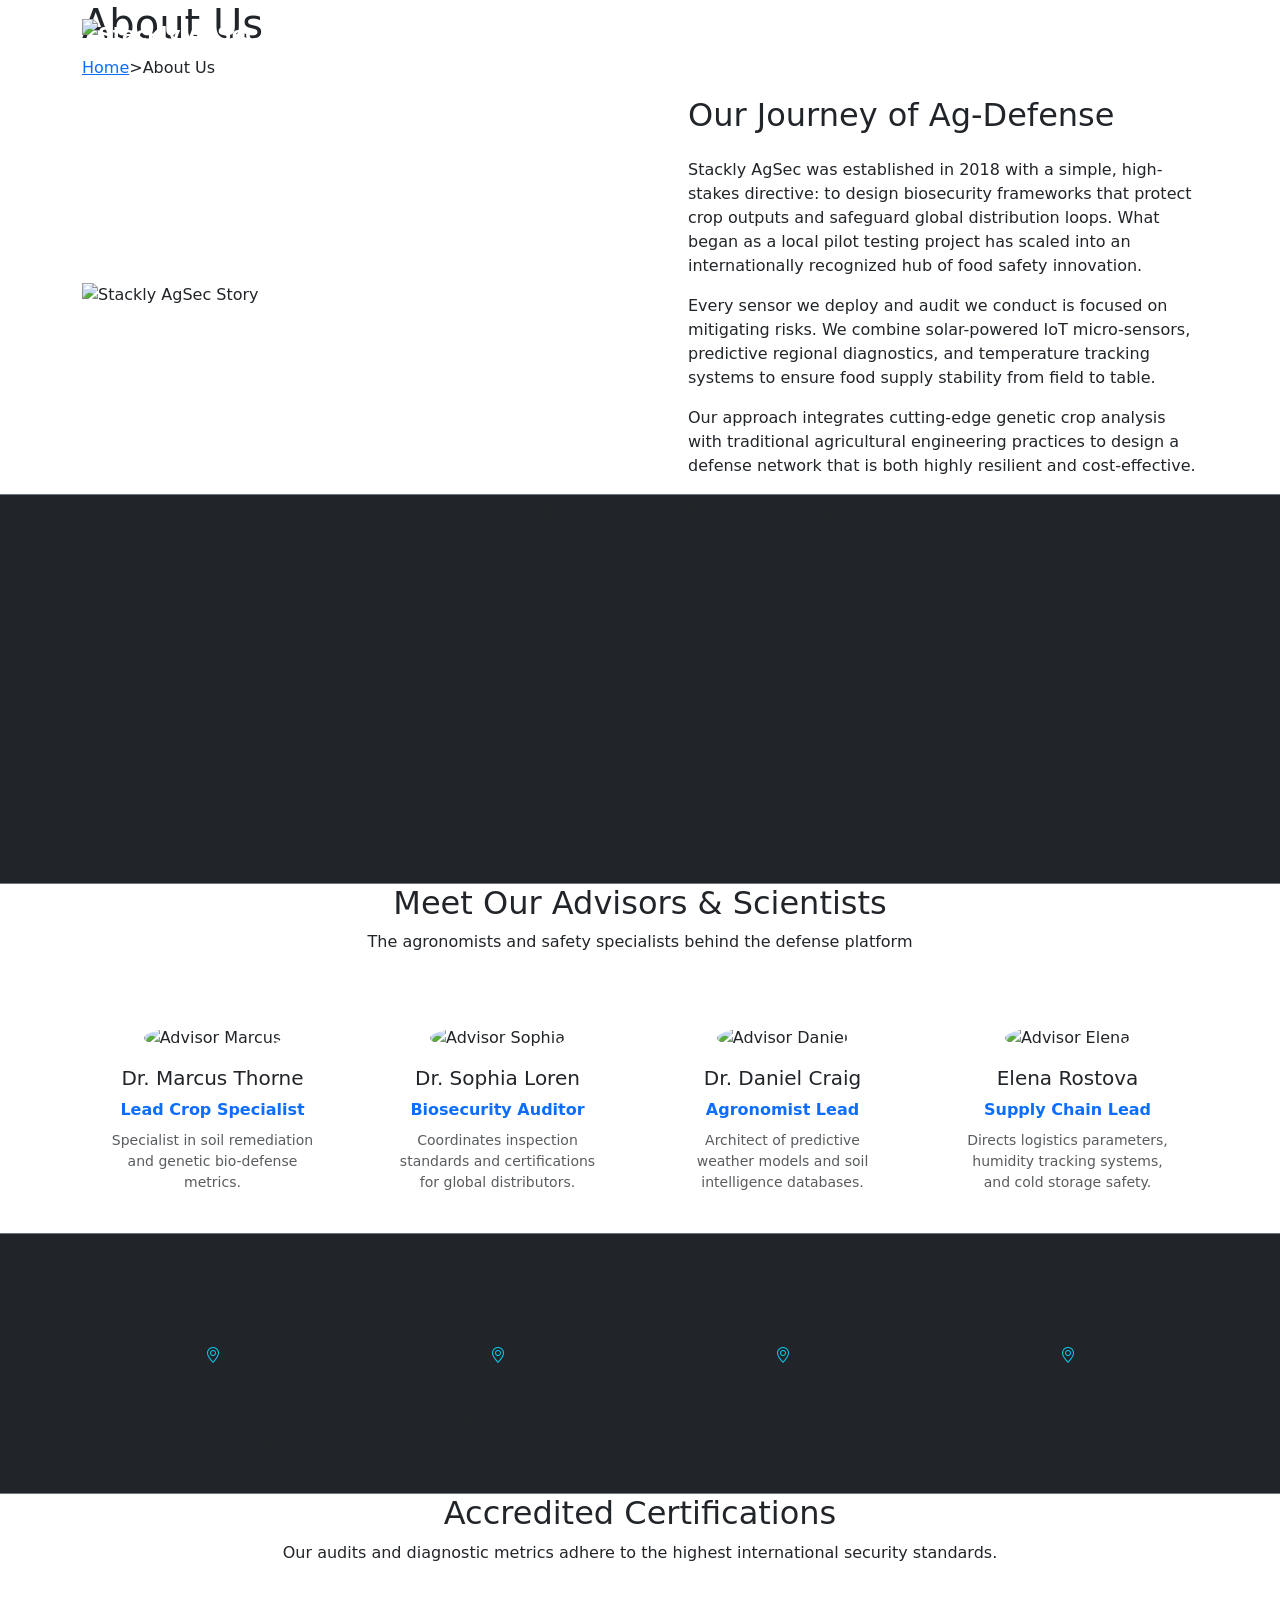
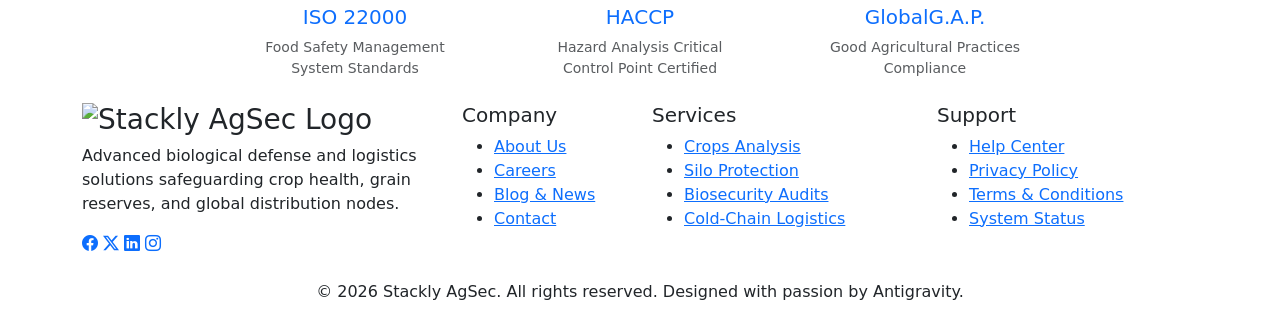
==== about.html @ b30dc9fa "Add files via upload" ====
<!DOCTYPE html>
<html lang="en">
<head>
<meta charset="UTF-8">
<meta name="viewport" content="width=device-width, initial-scale=1.0">
<title>About Us || Stackly AgSec - Food Supply Audits & Crop Defense</title>
<meta name="description" content="Discover the story behind Stackly AgSec. Learn about our crop monitoring mission, biosecurity certifications, and team of agronomists.">

<!-- Bootstrap CSS -->
<link href="https://cdn.jsdelivr.net/npm/bootstrap@5.3.0/dist/css/bootstrap.min.css" rel="stylesheet">
<!-- Bootstrap Icons -->
<link href="https://cdn.jsdelivr.net/npm/bootstrap-icons/font/bootstrap-icons.css" rel="stylesheet">
<!-- Google Fonts -->
<link href="https://fonts.googleapis.com/css2?family=Inter:wght@300;400;500;600&family=Outfit:wght@400;700;800&display=swap" rel="stylesheet">

<link rel="stylesheet" href="css/style.css">
</head>
<body>

<!-- 1. Navbar -->
<nav class="navbar navbar-expand-lg navbar-dark custom-navbar fixed-top">
  <div class="container">
    <a class="navbar-brand fw-bold d-flex align-items-center" href="index.html">
      <img src="images/logo.webp" alt="Stackly AgSec Logo" class="logo-img">
    </a>
    <button class="navbar-toggler" type="button" data-bs-toggle="collapse" data-bs-target="#navbarMenu">
      <span class="navbar-toggler-icon"></span>
    </button>
    <div class="collapse navbar-collapse" id="navbarMenu">
      <ul class="navbar-nav ms-auto align-items-lg-center">
        <li class="nav-item">
          <a class="nav-link" href="index.html"><i class="bi bi-house-door"></i> Home</a>
        </li>
        <li class="nav-item">
          <a class="nav-link active" href="about.html"><i class="bi bi-shield-check"></i> About Us</a>
        </li>
        <li class="nav-item">
          <a class="nav-link" href="services.html"><i class="bi bi-shield-check"></i> Services</a>
        </li>
        <li class="nav-item">
          <a class="nav-link" href="blog.html"><i class="bi bi-journal-text"></i> Blog</a>
        </li>
        <li class="nav-item">
          <a class="nav-link" href="contact.html"><i class="bi bi-envelope"></i> Contact</a>
        </li>
        <li class="nav-item dropdown ms-lg-3">
          <a class="nav-link dropdown-toggle profile-icon" href="#" role="button" data-bs-toggle="dropdown">
            <i class="bi bi-person-circle fs-4"></i>
          </a>
          <ul class="dropdown-menu dropdown-menu-end custom-dropdown">
            <li><a class="dropdown-item" href="login.html"><i class="bi bi-box-arrow-in-right"></i> Login</a></li>
            <li><a class="dropdown-item" href="register.html"><i class="bi bi-person-plus"></i> Register</a></li>
          </ul>
        </li>
      </ul>
    </div>
  </div>
</nav>

<!-- 2. Page Hero -->
<section class="page-hero">
  <div class="container">
    <h1 class="section-title">About <span>Us</span></h1>
    <div class="breadcrumb">
      <a href="index.html">Home</a>
      <span>&gt;</span>
      <span>About Us</span>
    </div>
  </div>
</section>

<!-- 3. Our Journey / Story -->
<section class="story-section">
  <div class="container">
    <div class="row align-items-center">
      <div class="col-lg-6 mb-4 mb-lg-0">
        <img src="images/story.webp" alt="Stackly AgSec Story" class="img-fluid hero-img">
      </div>
      <div class="col-lg-6 about-text ps-lg-5">
        <h2 class="section-title mb-4">Our Journey of <span>Ag-Defense</span></h2>
        <p>Stackly AgSec was established in 2018 with a simple, high-stakes directive: to design biosecurity frameworks that protect crop outputs and safeguard global distribution loops. What began as a local pilot testing project has scaled into an internationally recognized hub of food safety innovation.</p>
        <p>Every sensor we deploy and audit we conduct is focused on mitigating risks. We combine solar-powered IoT micro-sensors, predictive regional diagnostics, and temperature tracking systems to ensure food supply stability from field to table.</p>
        <p>Our approach integrates cutting-edge genetic crop analysis with traditional agricultural engineering practices to design a defense network that is both highly resilient and cost-effective.</p>
      </div>
    </div>
  </div>
</section>

<!-- 4. Technology Ecosystem Section [NEW SECTION] -->
<section class="ecosystem-section bg-dark border-top border-bottom border-secondary">
  <div class="container">
    <div class="text-center mb-5">
      <h2 class="section-title">Our Technology <span>Ecosystem</span></h2>
      <p class="section-subtitle">We merge three layers of technical safeguards to build a secure food supply infrastructure.</p>
    </div>
    <div class="row g-4">
      <div class="col-lg-4 col-md-6">
        <div class="custom-card p-4 h-100">
          <div class="stat-icon"><i class="bi bi-cpu"></i></div>
          <h4 class="my-3">IoT Crop Telemetry</h4>
          <p class="text-muted">Solar telemetry arrays placed directly in the soil send moisture, temperature, and electrical conductivity metrics every 15 minutes to our cloud hub.</p>
        </div>
      </div>
      <div class="col-lg-4 col-md-6">
        <div class="custom-card p-4 h-100">
          <div class="stat-icon"><i class="bi bi-cloud-lightning-rain"></i></div>
          <h4 class="my-3">Regional Risk Prediction</h4>
          <p class="text-muted">Machine learning algorithms process regional climate changes and micro-weather patterns to forecast pest wave movements and soil drying risks.</p>
        </div>
      </div>
      <div class="col-lg-4 col-md-12">
        <div class="custom-card p-4 h-100">
          <div class="stat-icon"><i class="bi bi-virus"></i></div>
          <h4 class="my-3">Pathogen DNA Profiling</h4>
          <p class="text-muted">Using rapid PCR diagnostic testing, we identify soil pathogens and mold strains, drafting targeted remediation strategies before crops are affected.</p>
        </div>
      </div>
    </div>
  </div>
</section>

<!-- 5. Team Section -->
<section class="team-section">
  <div class="container">
    <div class="text-center mb-5">
      <h2 class="section-title">Meet Our <span>Advisors & Scientists</span></h2>
      <p class="section-subtitle">The agronomists and safety specialists behind the defense platform</p>
    </div>
    <div class="row g-4">
      <div class="col-lg-3 col-md-6">
        <div class="custom-card text-center p-4">
          <img src="images/chef1.webp" alt="Advisor Marcus" class="img-fluid rounded-circle mb-3 mx-auto" style="width: 130px; height: 130px; object-fit: cover;">
          <h5>Dr. Marcus Thorne</h5>
          <p class="text-primary fw-semibold mb-2">Lead Crop Specialist</p>
          <p class="text-muted small">Specialist in soil remediation and genetic bio-defense metrics.</p>
        </div>
      </div>
      <div class="col-lg-3 col-md-6">
        <div class="custom-card text-center p-4">
          <img src="images/chef2.webp" alt="Advisor Sophia" class="img-fluid rounded-circle mb-3 mx-auto" style="width: 130px; height: 130px; object-fit: cover;">
          <h5>Dr. Sophia Loren</h5>
          <p class="text-primary fw-semibold mb-2">Biosecurity Auditor</p>
          <p class="text-muted small">Coordinates inspection standards and certifications for global distributors.</p>
        </div>
      </div>
      <div class="col-lg-3 col-md-6">
        <div class="custom-card text-center p-4">
          <img src="images/chef3.webp" alt="Advisor Daniel" class="img-fluid rounded-circle mb-3 mx-auto" style="width: 130px; height: 130px; object-fit: cover;">
          <h5>Dr. Daniel Craig</h5>
          <p class="text-primary fw-semibold mb-2">Agronomist Lead</p>
          <p class="text-muted small">Architect of predictive weather models and soil intelligence databases.</p>
        </div>
      </div>
      <div class="col-lg-3 col-md-6">
        <div class="custom-card text-center p-4">
          <img src="images/chef4.webp" alt="Advisor Elena" class="img-fluid rounded-circle mb-3 mx-auto" style="width: 130px; height: 130px; object-fit: cover;">
          <h5>Elena Rostova</h5>
          <p class="text-primary fw-semibold mb-2">Supply Chain Lead</p>
          <p class="text-muted small">Directs logistics parameters, humidity tracking systems, and cold storage safety.</p>
        </div>
      </div>
    </div>
  </div>
</section>

<!-- 6. Global Partners Network Section [NEW SECTION] -->
<section class="partners-section bg-dark border-top border-bottom border-secondary">
  <div class="container text-center">
    <h2 class="section-title">Global Partners <span>Network</span></h2>
    <p class="section-subtitle">Securing global food distribution loops across major regional corridors.</p>
    <div class="row g-4 mt-2">
      <div class="col-lg-3 col-md-6">
        <div class="stat-card">
          <i class="bi bi-geo-alt stat-icon text-info"></i>
          <h4>North America</h4>
          <p class="text-muted">Salinas Valley, Midwest corn belts, Great Lakes storage hubs.</p>
        </div>
      </div>
      <div class="col-lg-3 col-md-6">
        <div class="stat-card">
          <i class="bi bi-geo-alt stat-icon text-info"></i>
          <h4>South America</h4>
          <p class="text-muted">Brazilian grain ports, Argentina soybean cooperatives.</p>
        </div>
      </div>
      <div class="col-lg-3 col-md-6">
        <div class="stat-card">
          <i class="bi bi-geo-alt stat-icon text-info"></i>
          <h4>East Africa</h4>
          <p class="text-muted">Rift Valley agricultural blocks, Mombasa cold storage corridors.</p>
        </div>
      </div>
      <div class="col-lg-3 col-md-6">
        <div class="stat-card">
          <i class="bi bi-geo-alt stat-icon text-info"></i>
          <h4>South Asia</h4>
          <p class="text-muted">Indo-Gangetic wheat plains, logistics networks in Punjab.</p>
        </div>
      </div>
    </div>
  </div>
</section>

<!-- 7. Security Certifications Section [NEW SECTION] -->
<section class="certifications-section">
  <div class="container text-center">
    <h2 class="section-title">Accredited <span>Certifications</span></h2>
    <p class="section-subtitle">Our audits and diagnostic metrics adhere to the highest international security standards.</p>
    <div class="row g-4 align-items-center justify-content-center">
      <div class="col-lg-3 col-md-6 col-sm-12">
        <div class="custom-card p-4 text-center">
          <h5 class="text-primary mb-2">ISO 22000</h5>
          <p class="small text-muted mb-0">Food Safety Management System Standards</p>
        </div>
      </div>
      <div class="col-lg-3 col-md-6 col-sm-12">
        <div class="custom-card p-4 text-center">
          <h5 class="text-primary mb-2">HACCP</h5>
          <p class="small text-muted mb-0">Hazard Analysis Critical Control Point Certified</p>
        </div>
      </div>
      <div class="col-lg-3 col-md-6 col-sm-12">
        <div class="custom-card p-4 text-center">
          <h5 class="text-primary mb-2">GlobalG.A.P.</h5>
          <p class="small text-muted mb-0">Good Agricultural Practices Compliance</p>
        </div>
      </div>
    </div>
  </div>
</section>

<!-- 8. Footer Section -->
<footer class="footer-section">
  <div class="container">
    <div class="row">
      <div class="col-lg-4 col-md-6 mb-4">
        <h3 class="footer-logo d-flex align-items-center">
          <img src="images/logo.webp" alt="Stackly AgSec Logo" class="footer-logo-img me-2">
        </h3>
        <p class="footer-text">
          Advanced biological defense and logistics solutions safeguarding crop health, grain reserves, and global distribution nodes.
        </p>
        <div class="social-icons">
          <a href="error.html"><i class="bi bi-facebook"></i></a>
          <a href="error.html"><i class="bi bi-twitter-x"></i></a>
          <a href="error.html"><i class="bi bi-linkedin"></i></a>
          <a href="error.html"><i class="bi bi-instagram"></i></a>
        </div>
      </div>
      <div class="col-lg-2 col-md-6 mb-4">
        <h5>Company</h5>
        <ul>
          <li><a href="about.html">About Us</a></li>
          <li><a href="error.html">Careers</a></li>
          <li><a href="blog.html">Blog & News</a></li>
          <li><a href="contact.html">Contact</a></li>
        </ul>
      </div>
      <div class="col-lg-3 col-md-6 mb-4">
        <h5>Services</h5>
        <ul>
          <li><a href="services.html">Crops Analysis</a></li>
          <li><a href="services.html">Silo Protection</a></li>
          <li><a href="services.html">Biosecurity Audits</a></li>
          <li><a href="services.html">Cold-Chain Logistics</a></li>
        </ul>
      </div>
      <div class="col-lg-3 col-md-6 mb-4">
        <h5>Support</h5>
        <ul>
          <li><a href="error.html">Help Center</a></li>
          <li><a href="error.html">Privacy Policy</a></li>
          <li><a href="error.html">Terms & Conditions</a></li>
          <li><a href="error.html">System Status</a></li>
        </ul>
      </div>
    </div>
    <div class="footer-bottom text-center">
      <p>&copy; 2026 Stackly AgSec. All rights reserved. Designed with passion by Antigravity.</p>
    </div>
  </div>
</footer>

<!-- Bootstrap JS -->
<script src="https://cdn.jsdelivr.net/npm/bootstrap@5.3.0/dist/js/bootstrap.bundle.min.js"></script>
<!-- Script -->
<script src="js/script.js"></script>
</body>
</html>
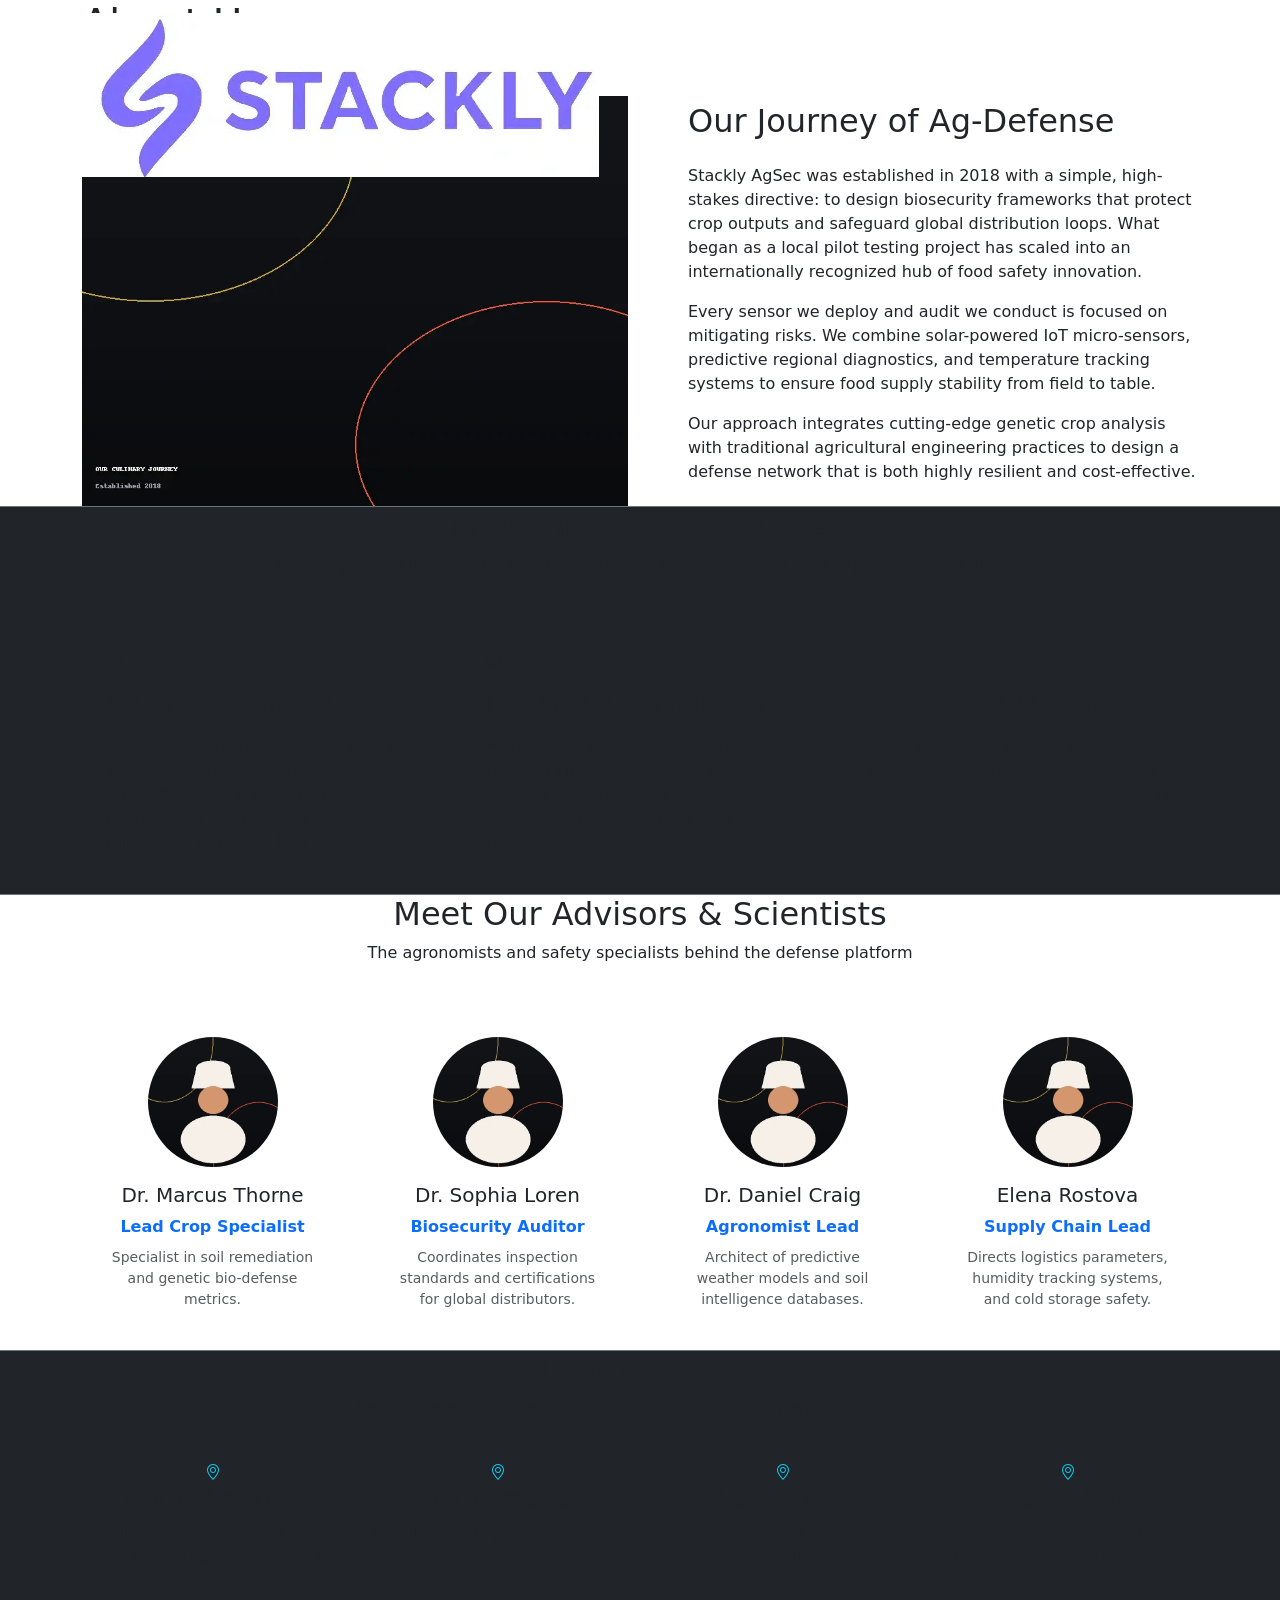
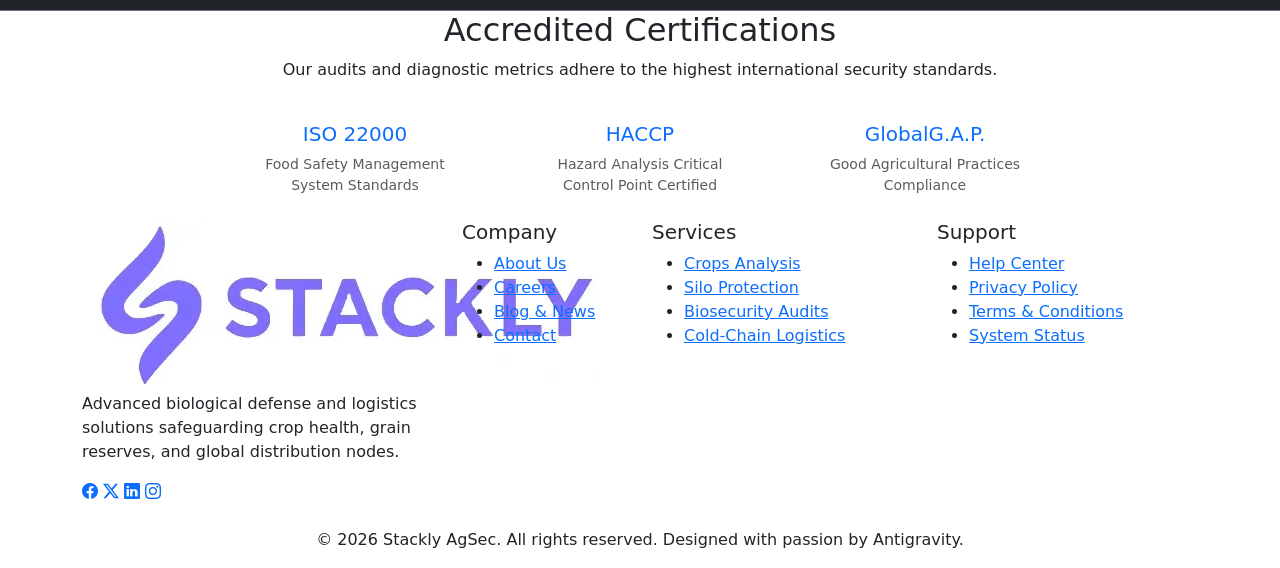
==== commit 85cfcf98: "Fix HTML encoding issues in about.html" ====
--- a/about.html
+++ b/about.html
@@ -21,7 +21,7 @@
 <nav class="navbar navbar-expand-lg navbar-dark custom-navbar fixed-top">
   <div class="container">
     <a class="navbar-brand fw-bold d-flex align-items-center" href="index.html">
-      <img src="images/logo.webp" alt="Stackly AgSec Logo" class="logo-img">
+      <img src="logo.webp" alt="Stackly AgSec Logo" class="logo-img">
     </a>
     <button class="navbar-toggler" type="button" data-bs-toggle="collapse" data-bs-target="#navbarMenu">
       <span class="navbar-toggler-icon"></span>
@@ -74,7 +74,7 @@
   <div class="container">
     <div class="row align-items-center">
       <div class="col-lg-6 mb-4 mb-lg-0">
-        <img src="images/story.webp" alt="Stackly AgSec Story" class="img-fluid hero-img">
+        <img src="story.webp" alt="Stackly AgSec Story" class="img-fluid hero-img">
       </div>
       <div class="col-lg-6 about-text ps-lg-5">
         <h2 class="section-title mb-4">Our Journey of <span>Ag-Defense</span></h2>
@@ -129,7 +129,7 @@
     <div class="row g-4">
       <div class="col-lg-3 col-md-6">
         <div class="custom-card text-center p-4">
-          <img src="images/chef1.webp" alt="Advisor Marcus" class="img-fluid rounded-circle mb-3 mx-auto" style="width: 130px; height: 130px; object-fit: cover;">
+          <img src="chef1.webp" alt="Advisor Marcus" class="img-fluid rounded-circle mb-3 mx-auto" style="width: 130px; height: 130px; object-fit: cover;">
           <h5>Dr. Marcus Thorne</h5>
           <p class="text-primary fw-semibold mb-2">Lead Crop Specialist</p>
           <p class="text-muted small">Specialist in soil remediation and genetic bio-defense metrics.</p>
@@ -137,7 +137,7 @@
       </div>
       <div class="col-lg-3 col-md-6">
         <div class="custom-card text-center p-4">
-          <img src="images/chef2.webp" alt="Advisor Sophia" class="img-fluid rounded-circle mb-3 mx-auto" style="width: 130px; height: 130px; object-fit: cover;">
+          <img src="chef2.webp" alt="Advisor Sophia" class="img-fluid rounded-circle mb-3 mx-auto" style="width: 130px; height: 130px; object-fit: cover;">
           <h5>Dr. Sophia Loren</h5>
           <p class="text-primary fw-semibold mb-2">Biosecurity Auditor</p>
           <p class="text-muted small">Coordinates inspection standards and certifications for global distributors.</p>
@@ -145,7 +145,7 @@
       </div>
       <div class="col-lg-3 col-md-6">
         <div class="custom-card text-center p-4">
-          <img src="images/chef3.webp" alt="Advisor Daniel" class="img-fluid rounded-circle mb-3 mx-auto" style="width: 130px; height: 130px; object-fit: cover;">
+          <img src="chef3.webp" alt="Advisor Daniel" class="img-fluid rounded-circle mb-3 mx-auto" style="width: 130px; height: 130px; object-fit: cover;">
           <h5>Dr. Daniel Craig</h5>
           <p class="text-primary fw-semibold mb-2">Agronomist Lead</p>
           <p class="text-muted small">Architect of predictive weather models and soil intelligence databases.</p>
@@ -153,7 +153,7 @@
       </div>
       <div class="col-lg-3 col-md-6">
         <div class="custom-card text-center p-4">
-          <img src="images/chef4.webp" alt="Advisor Elena" class="img-fluid rounded-circle mb-3 mx-auto" style="width: 130px; height: 130px; object-fit: cover;">
+          <img src="chef4.webp" alt="Advisor Elena" class="img-fluid rounded-circle mb-3 mx-auto" style="width: 130px; height: 130px; object-fit: cover;">
           <h5>Elena Rostova</h5>
           <p class="text-primary fw-semibold mb-2">Supply Chain Lead</p>
           <p class="text-muted small">Directs logistics parameters, humidity tracking systems, and cold storage safety.</p>
@@ -235,7 +235,7 @@
     <div class="row">
       <div class="col-lg-4 col-md-6 mb-4">
         <h3 class="footer-logo d-flex align-items-center">
-          <img src="images/logo.webp" alt="Stackly AgSec Logo" class="footer-logo-img me-2">
+          <img src="logo.webp" alt="Stackly AgSec Logo" class="footer-logo-img me-2">
         </h3>
         <p class="footer-text">
           Advanced biological defense and logistics solutions safeguarding crop health, grain reserves, and global distribution nodes.
